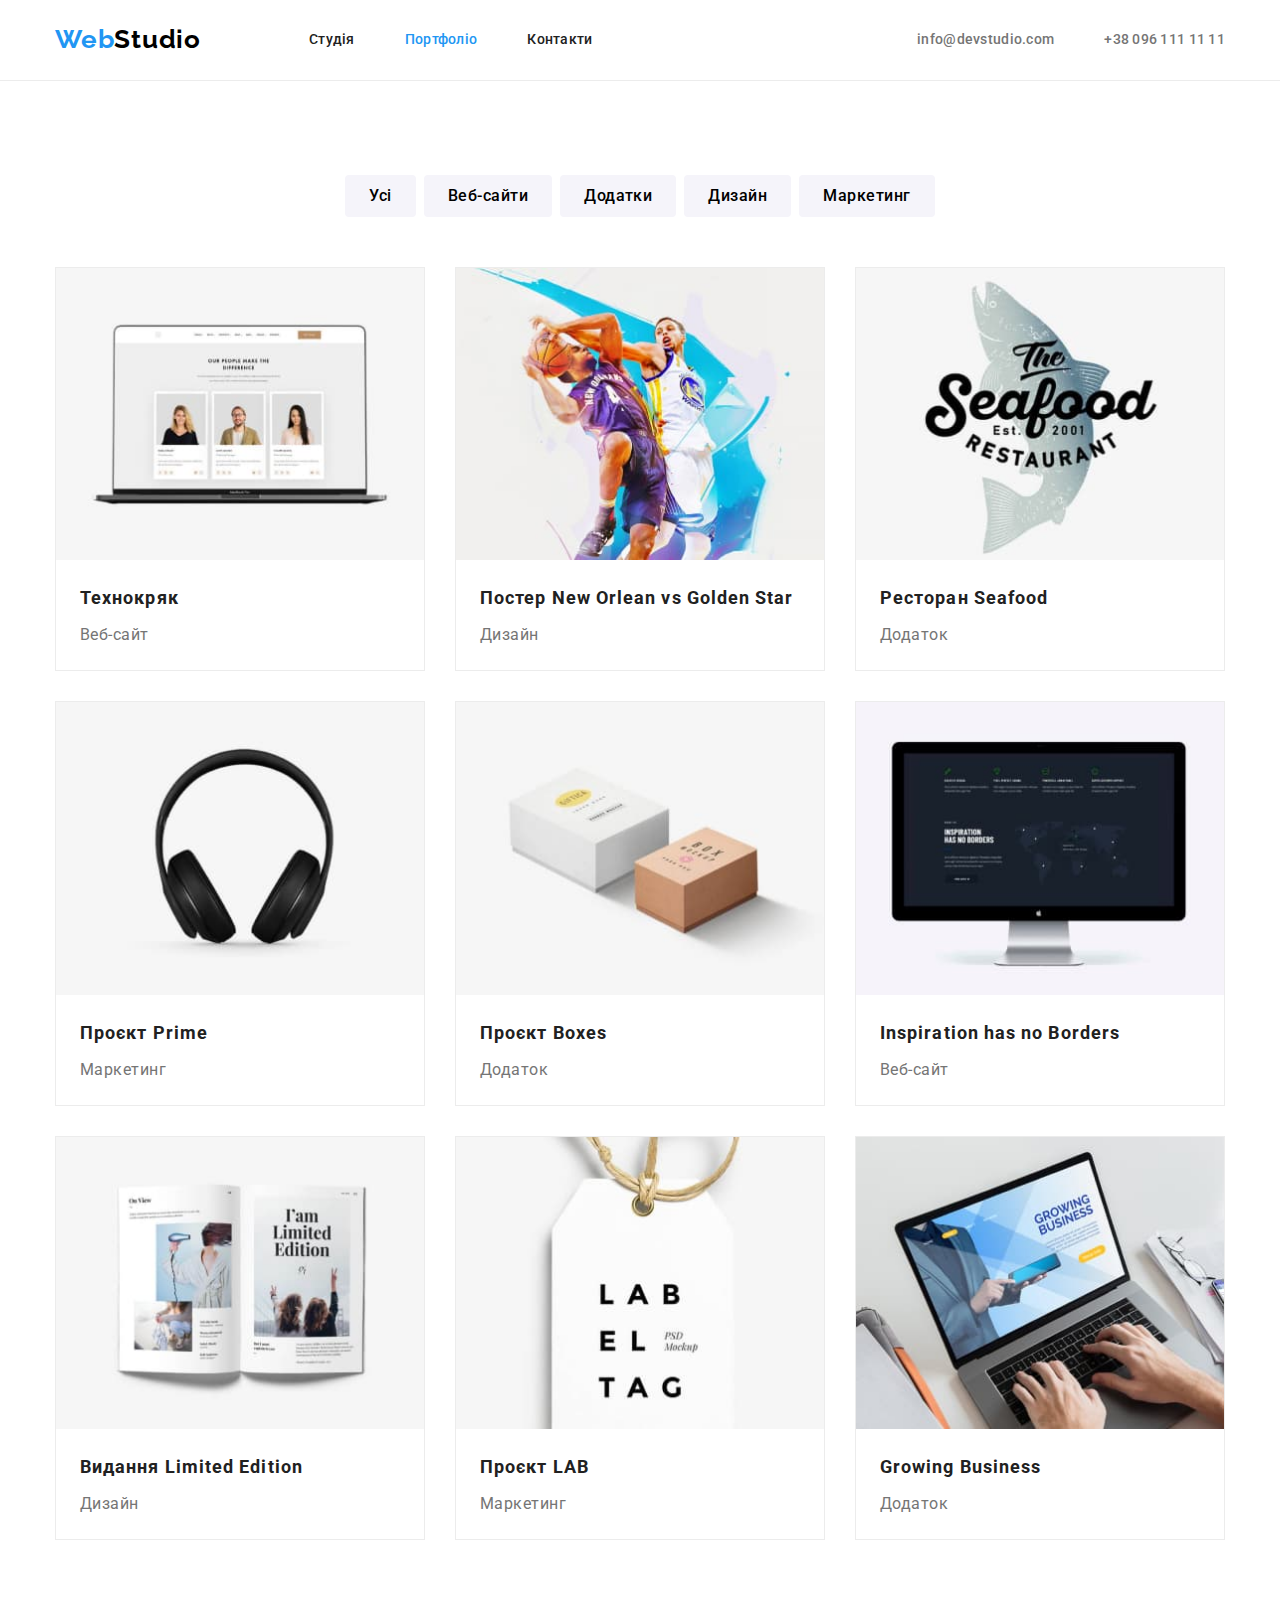
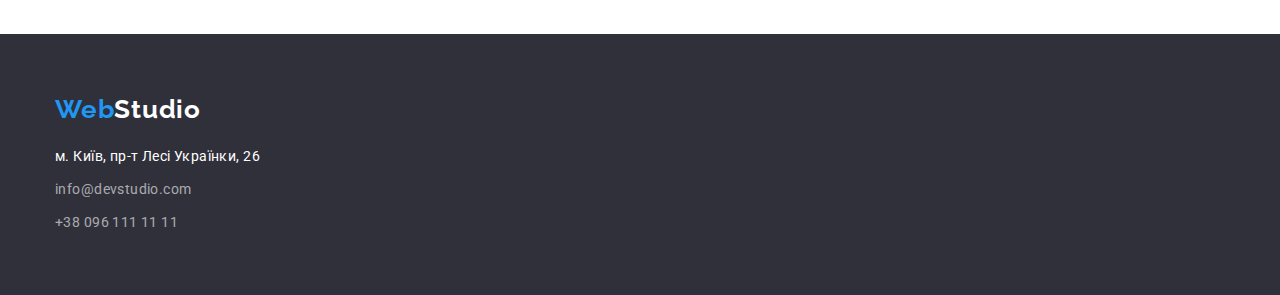
==== portfolio.html @ f0a94652 "Додає файли з дз3" ====
<!DOCTYPE html>
<html lang="uk">

<head>
    <meta charset="UTF-8">
    <meta http-equiv="X-UA-Compatible" content="IE=edge">
    <meta name="viewport" content="width=device-width, initial-scale=1.0">
    <title>Портфоліо</title>
    <link
        href="https://fonts.googleapis.com/css2?family=Raleway:wght@700&family=Roboto:wght@400;500;700;900&display=swap"
        rel="stylesheet">
    <link rel="stylesheet"
        href="https://cdnjs.cloudflare.com/ajax/libs/modern-normalize/1.1.0/modern-normalize.min.css">
    <link rel="stylesheet" href="./css/styles.css">
</head>

<body>
    <!--Шапка сайту-->
    <header class="header-portfolio">
        <!--Основна навігація-->
        <div class="container main-nav">
            <nav class="site-nav">
                <a href="./index.html" class="logo"><span class="accent">Web</span>Studio</a>
                <ul class="site-nav list">
                    <li class="item"><a href="./index.html" class="link">Студія</a></li>
                    <li class="item"><a href="./portfolio.html" class="main-page link">Портфоліо</a></li>
                    <li class="item"><a href="#" class="link">Контакти</a></li>
                </ul>
            </nav>
            <!--Контакти в шапці сайту-->
            <ul class="contacts list">
                <li class="mail"><a href="mailto:info@devstudio.com" class="link">info@devstudio.com</a></li>
                <li class="tel"><a href="tel:+380961111111" class="link">+38 096 111 11 11</a></li>
            </ul>
        </div>

    </header>

    <main>
        <!--Portfolio-->
        <section class="portfolio section">
            <div class="container">
                <h1 class="visually-hidden">Портфоліо робіт</h1>
                <ul class="filter list">
                    <li class="item"><button type="button" class="button">Усі</button></li>
                    <li class="item"><button type="button" class="button">Веб-сайти</button></li>
                    <li class="item"><button type="button" class="button">Додатки</button></li>
                    <li class="item"><button type="button" class="button">Дизайн</button></li>
                    <li class="item"><button type="button" class="button">Маркетинг</button></li>
                </ul>


                <ul class="portfolio list">
                    <li class="portfolio-item">
                        <div class="card-thumb">
                            <a href=""><img src="./images/portfolio1.jpg" alt="Проект на екрані монітору"
                                    width="370"></a>
                        </div>
                        <div class="card-content">
                            <h2 class="portfolio-title">Технокряк</h2>
                            <p class="portfolio-text">Веб-сайт</p>
                        </div>
                    </li>

                    <li class="portfolio-item">
                        <div class="card-thumb">
                            <a href=""><img src="./images/portfolio2.jpg" alt="Баскетбольні команди" width="370"></a>
                            <div class="card-content">
                                <h2 class="portfolio-title">Постер New Orlean vs Golden Star</h2>
                                <p class="portfolio-text">Дизайн</p>
                            </div>
                        </div>

                    </li>

                    <li class="portfolio-item">
                        <div class="card-thumb">
                            <a href=""> <img src="./images/portfolio3.jpg" alt="Логотип ресторану Seafood"
                                    width="370"></a>
                            <div class="card-content">
                                <h2 class="portfolio-title">Ресторан Seafood</h2>
                                <p class="portfolio-text">Додаток</p>
                            </div>
                        </div>
                    </li>

                    <li class="portfolio-item">
                        <div class="card-thumb"><a href="#"><img src="./images/portfolio4.jpg" alt="Навушники"
                                    width="370"></a>
                        </div>
                        <div class="card-content">
                            <h2 class="portfolio-title">Проєкт Prime</h2>
                            <p class="portfolio-text">Маркетинг</p>
                        </div>
                    </li>

                    <li class="portfolio-item">
                        <div class="card-thumb"><a href="#"><img src="./images/portfolio5.jpg" alt="Коробки"
                                    width="370"></a></div>
                        <div class="card-content">
                            <h2 class="portfolio-title">Проєкт Boxes</h2>
                            <p class="portfolio-text">Додаток</p>
                        </div>

                    </li>
                    <li class="portfolio-item">
                        <div class="card-thumb"><a href="#"><img src="./images/portfolio6.jpg"
                                    alt="Проект на екрані монітору" width="370"></a>
                        </div>
                        <div class="card-content">
                            <h2 class="portfolio-title">Inspiration has no Borders</h2>
                            <p class="portfolio-text">Веб-сайт</p>
                        </div>
                    </li>

                    <li class="portfolio-item">
                        <div class="card-thumb"><a href="#"><img src="./images/portfolio7.jpg" alt="Видання журналу"
                                    width="370"></a></div>
                        <div class="card-content">
                            <h2 class="portfolio-title">Видання Limited Edition</h2>
                            <p class="portfolio-text">Дизайн</p>
                        </div>

                    </li>

                    <li class="portfolio-item">
                        <div class="card-thumb"><a href="#"><img src="./images/portfolio8.jpg" alt="Бірка LAB"
                                    width="370"></a>
                        </div>
                        <div class="card-content">
                            <h2 class="portfolio-title">Проєкт LAB</h2>
                            <p class="portfolio-text">Маркетинг</p>
                        </div>
                    </li>

                    <li class="portfolio-item">
                        <div class="card-thumb"><a href="#"><img src="./images/portfolio9.jpg" alt="Робота за ноутбуком"
                                    width="370"></a>
                        </div>
                        <div class="card-content">
                            <h2 class="portfolio-title">Growing Business</h2>
                            <p class="portfolio-text">Додаток</p>
                        </div>
                    </li>
                </ul>
            </div>
        </section>
    </main>

    <!-- Футер сайту -->
    <footer class="page-footer section">
        <div class="container">
            <a href="./index.html" class="bottom logo"><span class="accent">Web</span>Studio</a>
            <address>
                <ul class="address-list list">
                    <li>
                        <a href="https://goo.gl/maps/CPtrU1FHBa2aNyZL9" target="_blank"
                            rel="noopener noreferrer nofollow" class="address">м.
                            Київ,
                            пр-т Лесі Українки, 26</a>
                    </li>
                    <li><a href="mailto:info@devstudio.com" class="address link">info@devstudio.com</a></li>
                    <li><a href="tel:+380961111111" class="link">+38 096 111 11 11</a></li>
                </ul>
            </address>
        </div>

    </footer>
</body>

</html>
---- css/styles.css ----
/* Основний колір тексту №212121
Другорядний колір тексту #757575
Колір лого #2196F3 #000000
Колір акценту #2196F3 
Фон секції "Команда" #F5F4FA
Фон футера #2F303A 
Основний колір фону та заголовку героя #ffffff 
Фон кнопок фільтра #F5F4FA*
Колір контактів у футері rgba(255, 255, 255, 0.6); */

:root {
    --main-text-color: #212121;
    --other-text-color: #757575;
    --accent-color: #2196f3;
    --background-footer: #2f303a;
    --background-color-persons-section: #f5f4fa;
    --white-color: #ffffff;
    --black-color: #000000;
    --background-filter: #f5f4fa;
    --contacts-text-color-in-footer: rgba(255, 255, 255, 0.6);
    --border-bottom-color: #ececec;
    --main-button-active: #188CE8;
}

/* Studio Page */

/* Navigation of Header */

body {
    background-color: var(--white-color);
    color: var(--main-text-color);
    font-family: "Roboto", sans-serif;
}

p,
h1,
h2,
h3,
h4,
h5,
h6 {
    margin: 0;
    padding: 0;
}

.container {
    width: 1200px;
    margin: 0 auto;
    padding-left: 15px;
    padding-right: 15px;
}

.section {
    padding-top: 94px;
    padding-bottom: 94px;
}

/* Logo */

.page-header {
    border-bottom: 2px solid var(--border-bottom-color);
}

.logo {
    padding-top: 24px;
    padding-bottom: 25px;

    color: var(--black-color);
    font-family: "Raleway", sans-serif;
    font-weight: 700;
    font-size: 26px;
    line-height: 1.19;
    letter-spacing: 0.03em;
    text-decoration: none;
    cursor: pointer;
}

.site-nav .logo {
    margin-right: 108px;
}

.accent,
.logo:hover,
.logo:focus {
    color: var(--accent-color);
}

/* Site-nav list */

.main-nav {
    display: flex;
    align-items: center;
}

.site-nav {
    display: flex;
}

.list {
    padding: 0;
    margin: 0;
    list-style: none;
}

.link {
    color: var(--main-text-color);
    text-decoration: none;
}

.link:visited {
    color: inherit;
}

.site-nav .link {
    display: block;
    padding-top: 32px;
    padding-bottom: 32px;
}

/* Contacts */

.contacts .link {
    padding-top: 32px;
    padding-bottom: 32px;

    color: var(--other-text-color);
}

.site-nav.list,
.contacts.list {
    font-weight: 500;
    font-size: 14px;
    line-height: 1.14;
    letter-spacing: 0.02em;
}

.site-nav .item:not(:last-child) {
    margin-right: 50px;
}

.contacts.list {
    display: flex;
    margin-left: auto;
}

.mail {
    margin-right: 50px;
}

/* Studio page */
/* Hero */

.hero.section {
    padding-top: 200px;
    padding-bottom: 210px;
    background-color: var(--background-footer);
    letter-spacing: 0.06em;
    text-align: center;
}

.hero-title {
    margin-bottom: 30px;

    color: var(--white-color);
    font-weight: 900;
    font-size: 44px;
    line-height: 1.36;
    text-transform: uppercase;
}

/* Button */

.main-button {
    display: inline-block;
    min-width: 216px;
    border-radius: 4px;
    border: 1px solid transparent;
    padding: 10px 32px;


    background-color: var(--accent-color);
    color: var(--white-color);
    font-family: inherit;
    font-weight: 700;
    font-size: 16px;
    line-height: 1.88;
    letter-spacing: 0.06em;
    cursor: pointer;
}

.main-button:hover,
.main-button:focus,
.main-button:active {
    background-color: var(--main-button-active);
}

/* Features */

.features-section {
    padding-top: 85px;
}

.visually-hidden {
    position: absolute;
    white-space: nowrap;
    width: 1px;
    height: 1px;
    overflow: hidden;
    border: 0;
    padding: 0;
    clip: rect(0 0 0 0);
    clip-path: inset(50%);
    margin: -1px;
}

.features.list {
    display: flex;
    justify-content: center;
}

.features .item {
    width: 270px;
}

.features .item:not(:last-child) {
    margin-right: 30px;
}

.features-title {
    margin-bottom: 11px;

    font-size: 14px;
    line-height: 1.14;
    letter-spacing: 0.03em;
    text-transform: uppercase;
}

.features-text {
    color: var(--other-text-color);
    font-size: 14px;
    line-height: 1.71;
    letter-spacing: 0.03em;
}

.persons.section {
    background-color: var(--background-color-persons-section);
}

.persons-item {
    background-color: var(--white-color);
}

.persons-item:not(:last-child) {
    margin-right: 30px;
}

.work-title,
.persons-title {
    margin-bottom: 50px;
    font-size: 36px;
    line-height: 1.17;
    text-align: center;
    letter-spacing: 0.03em;
}

.work.list {
    display: flex;
    justify-content: center;
}

.work.list .item:not(:last-child) {
    margin-right: 30px;
}

.persons.list {
    display: flex;
    justify-content: center;
}

.persons-card {
    padding-top: 33px;
    padding-bottom: 30px;
}

.persons-name {
    margin-bottom: 10px;
    text-align: center;

    font-weight: 500;
    font-size: 16px;
    line-height: 1.19;
    letter-spacing: 0.03em;
}

.persons-text {
    text-align: center;

    color: var(--other-text-color);
    font-size: 16px;
    line-height: 1.19;
    letter-spacing: 0.03em;
}

/* Footer */

.page-footer.section {
    padding-top: 60px;
    padding-bottom: 60px;
    background-color: var(--background-footer);
}

.bottom.logo {
    padding: 0px;
    margin-bottom: 20px;
    display: inline-block;

    color: var(--white-color);
}

.address-list {
    font-size: 14px;
    line-height: 1.71;
    letter-spacing: 0.03em;
    font-style: normal;
}

.address-list .address {
    display: inline-block;
    margin-bottom: 9px;

    color: var(--white-color);
    text-decoration: none;
}

.address-list .link {
    color: var(--contacts-text-color-in-footer);
}

.address:hover,
.address:focus {
    color: var(--accent-color);
}

.main-page.link,
.link:hover,
.link:focus,
.link:active {
    color: var(--accent-color);
}

/* Portfolio Page */

.header-portfolio {
    border-bottom: 1px solid var(--border-bottom-color);
}



/* Filter Buttons */

.filter.list {
    display: flex;
    justify-content: center;
    margin-bottom: 50px
}

.filter button:hover,
.filter button:focus {
    background-color: #2196f3;
    color: #ffffff;
}

.button {
    border-color: transparent;
    border-radius: 4px;
    padding: 6px 22px;

    background-color: var(--background-filter);
    font-family: inherit;
    font-weight: 500;
    font-size: 16px;
    line-height: 1.62;
    letter-spacing: 0.03em;
    cursor: pointer;
}

.filter .item:not(:last-child) {
    margin-right: 8px;
}

/* Porfolio List */

img {
    display: block;
    max-width: 100%;
    height: auto;
}

.portfolio.list {
    display: flex;
    flex-wrap: wrap;
    margin-left: -30px;
    margin-top: -30px;
}

.portfolio-item {
    flex-basis: calc(100%/ 3 - 30px);
    border: 1px solid var(--border-bottom-color);
    margin-left: 30px;
    margin-top: 30px;

}

.portfolio-title {
    margin-bottom: 4px;

    font-size: 18px;
    line-height: 2;
    letter-spacing: 0.06em;
}

.portfolio-text {
    color: var(--other-text-color);
    font-size: 16px;
    line-height: 1.88;
    letter-spacing: 0.03em;
}

.card-content {
    padding: 20px 24px;
}
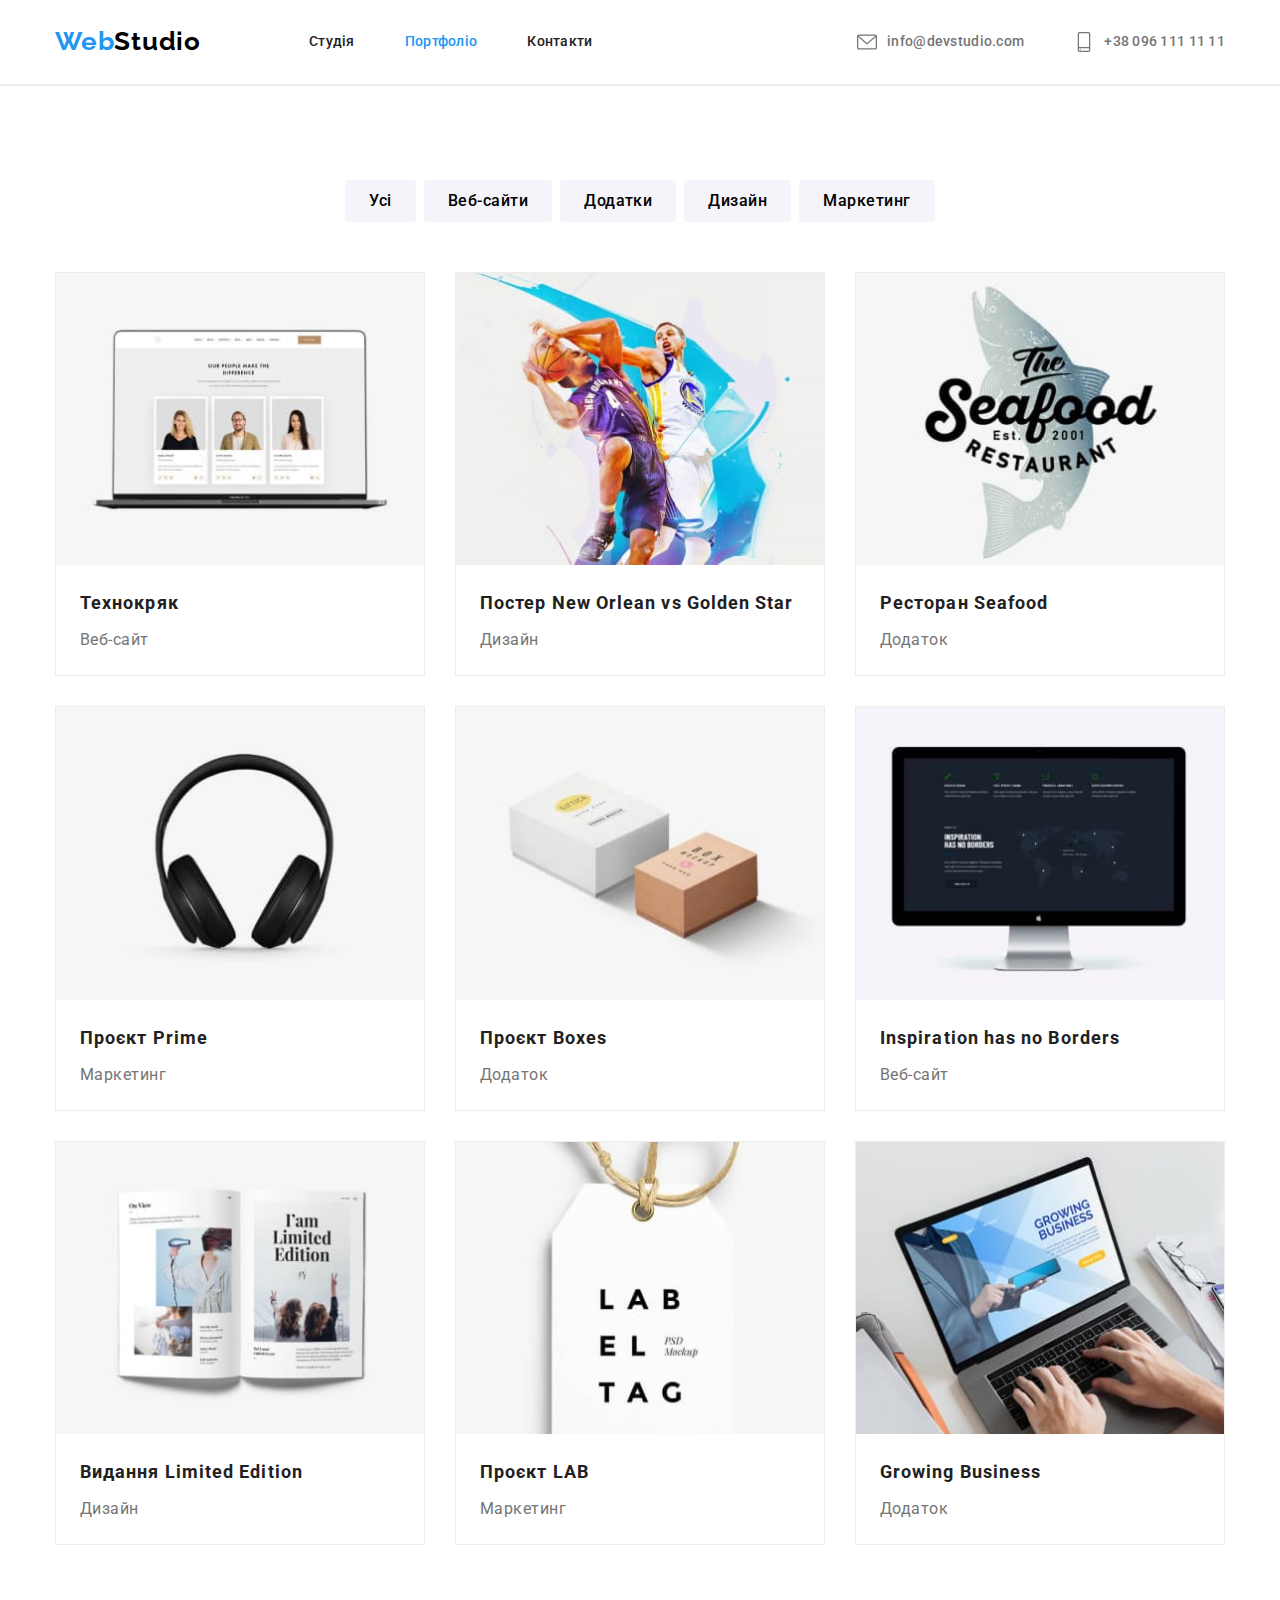
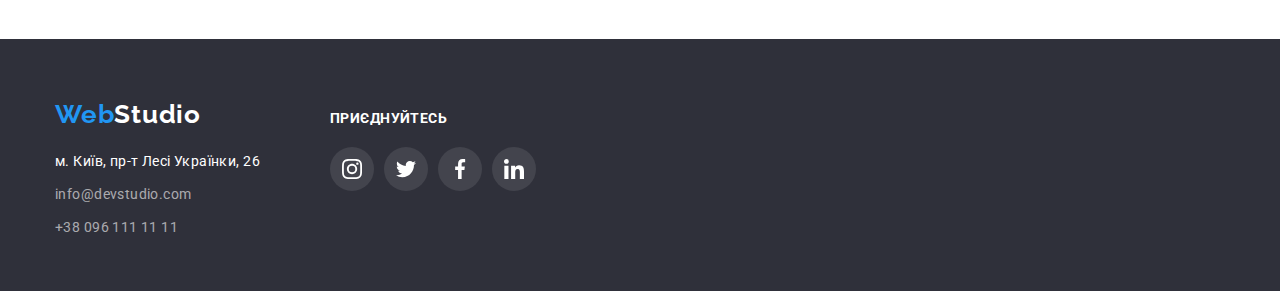
==== commit 551fd203: "Додає іконки та тіні" ====
--- a/portfolio.html
+++ b/portfolio.html
@@ -16,7 +16,7 @@
 
 <body>
     <!--Шапка сайту-->
-    <header class="header-portfolio">
+    <header class="page-header">
         <!--Основна навігація-->
         <div class="container main-nav">
             <nav class="site-nav">
@@ -29,8 +29,13 @@
             </nav>
             <!--Контакти в шапці сайту-->
             <ul class="contacts list">
-                <li class="mail"><a href="mailto:info@devstudio.com" class="link">info@devstudio.com</a></li>
-                <li class="tel"><a href="tel:+380961111111" class="link">+38 096 111 11 11</a></li>
+                <li class="mail"><a href="mailto:info@devstudio.com" class="link"><svg class="icon" width="16"
+                            height="12">
+                            <use href="./images/sprite.svg#icon-envelope"></use>
+                        </svg>info@devstudio.com</a></li>
+                <li class="tel"><a href="tel:+380961111111" class="link"><svg class="icon" width="10" height="16">
+                            <use href="./images/sprite.svg#icon-smartphone"></use>
+                        </svg>+38 096 111 11 11</a></li>
             </ul>
         </div>
 
@@ -150,19 +155,40 @@
     <!-- Футер сайту -->
     <footer class="page-footer section">
         <div class="container">
-            <a href="./index.html" class="bottom logo"><span class="accent">Web</span>Studio</a>
-            <address>
-                <ul class="address-list list">
-                    <li>
-                        <a href="https://goo.gl/maps/CPtrU1FHBa2aNyZL9" target="_blank"
-                            rel="noopener noreferrer nofollow" class="address">м.
-                            Київ,
-                            пр-т Лесі Українки, 26</a>
-                    </li>
-                    <li><a href="mailto:info@devstudio.com" class="address link">info@devstudio.com</a></li>
-                    <li><a href="tel:+380961111111" class="link">+38 096 111 11 11</a></li>
-                </ul>
-            </address>
+            <div class="footer-flex">
+                <div class="footer-address">
+                    <a href="./index.html" class="bottom logo"><span class="accent">Web</span>Studio</a>
+                    <address>
+                        <ul class="address-list list">
+                            <li>
+                                <a href="https://goo.gl/maps/CPtrU1FHBa2aNyZL9" target="_blank"
+                                    rel="noopener noreferrer nofollow" class="address">м.
+                                    Київ,
+                                    пр-т Лесі Українки, 26</a>
+                            </li>
+                            <li><a href="mailto:info@devstudio.com" class="address link">info@devstudio.com</a></li>
+                            <li><a href="tel:+380961111111" class="link">+38 096 111 11 11</a></li>
+                        </ul>
+                    </address>
+                </div>
+                <div>
+                    <h3 class="footer-heading">ПРИЄДНУЙТЕСЬ</h3>
+                    <ul class="footer-links list">
+                        <li class="link-item"><a href="" class="footer-link"><svg class="footer-icon">
+                                    <use href="./images/sprite.svg#icon-instagram2"></use>
+                                </svg></a></li>
+                        <li class="link-item"><a href="" class="footer-link"><svg class="footer-icon">
+                                    <use href="./images/sprite.svg#icon-twitter1"></use>
+                                </svg></a></li>
+                        <li class="link-item"><a href="" class="footer-link"><svg class="footer-icon">
+                                    <use href="./images/sprite.svg#icon-facebook2"></use>
+                                </svg></a></li>
+                        <li class="link-item"><a href="" class="footer-link"><svg class="footer-icon">
+                                    <use href="./images/sprite.svg#icon-linkedin2"></use>
+                                </svg></a></li>
+                    </ul>
+                </div>
+            </div>
         </div>
 
     </footer>
--- a/css/styles.css
+++ b/css/styles.css
@@ -120,6 +120,8 @@
 /* Contacts */
 
 .contacts .link {
+    display: flex;
+    align-items: center;
     padding-top: 32px;
     padding-bottom: 32px;
 
@@ -147,15 +149,38 @@
     margin-right: 50px;
 }
 
+.contacts .icon {
+    margin-right: 10px;
+}
+
+.mail,
+.tel {
+    vertical-align: middle;
+}
+
+.contacts .link:hover .icon,
+.contacts .link:hover .icon {
+    stroke: #000000;
+}
+
+
+
 /* Studio page */
 /* Hero */
 
 .hero.section {
     padding-top: 200px;
     padding-bottom: 210px;
-    background-color: var(--background-footer);
     letter-spacing: 0.06em;
     text-align: center;
+
+    width: 1600px;
+    height: 600px;
+    margin: 0 auto;
+    background-color: #C4C4C4;
+    background-image: linear-gradient(to bottom, rgba(47, 48, 58, 0.4), rgba(47, 48, 58, 0.4)),
+        url('../images/hero.jpg');
+    background-repeat: no-repeat;
 }
 
 .hero-title {
@@ -165,8 +190,10 @@
     font-weight: 900;
     font-size: 44px;
     line-height: 1.36;
+    letter-spacing: 0.06em;
     text-transform: uppercase;
 }
+
 
 /* Button */
 
@@ -226,6 +253,16 @@
     margin-right: 30px;
 }
 
+.features-background {
+    display: flex;
+    justify-content: center;
+    align-items: center;
+    width: 270px;
+    height: 120px;
+    background-color: #F5F4FA;
+    margin-bottom: 30px;
+}
+
 .features-title {
     margin-bottom: 11px;
 
@@ -248,6 +285,19 @@
 
 .persons-item {
     background-color: var(--white-color);
+    box-shadow: 0px 1px 3px rgba(0, 0, 0, 0.12),
+        0px 1px 1px rgba(0, 0, 0, 0.14),
+        0px 2px 1px rgba(0, 0, 0, 0.2);
+    border-radius: 0px 0px 4px 4px;
+}
+
+.persons-item:hover {
+    box-shadow: 0px 1px 3px rgba(0, 0, 0, 0.12),
+        0px 1px 1px rgba(0, 0, 0, 0.14),
+        0px 2px 1px rgba(0, 0, 0, 0.2),
+        0px 1px 3px rgba(0, 0, 0, 0.12),
+        0px 1px 1px rgba(0, 0, 0, 0.14),
+        0px 2px 1px rgba(0, 0, 0, 0.2);
 }
 
 .persons-item:not(:last-child) {
@@ -279,7 +329,7 @@
 
 .persons-card {
     padding-top: 33px;
-    padding-bottom: 30px;
+    padding-bottom: 32px;
 }
 
 .persons-name {
@@ -293,6 +343,7 @@
 }
 
 .persons-text {
+    margin-bottom: 16px;
     text-align: center;
 
     color: var(--other-text-color);
@@ -301,13 +352,113 @@
     letter-spacing: 0.03em;
 }
 
+.persons-flex {
+    display: flex;
+    justify-content: center;
+    align-items: center;
+}
+
+.persons-link {
+    display: flex;
+    justify-content: center;
+    align-items: center;
+    width: 44px;
+    height: 44px;
+    border-radius: 50%;
+}
+
+.persons-flex:not(:last-child) {
+    margin-right: 10px;
+}
+
+.icon {
+    width: 20px;
+    height: 20px;
+    fill: #AFB1B8;
+}
+
+.persons-link:hover {
+    background-color: var(--accent-color);
+}
+
+.persons-link:hover .icon {
+    fill: #ffffff;
+    stroke: #ffffff;
+}
+
+.clients.section {
+    text-align: center;
+    padding-top: 100px;
+}
+
+.clients-heading {
+    margin-bottom: 50px;
+    font-size: 36px;
+    line-height: 1.17;
+    letter-spacing: 0.03em;
+}
+
+.clients.list {
+    display: flex;
+    justify-content: center;
+    align-items: center;
+}
+
+
+
+.clients-item {
+    display: flex;
+    justify-content: center;
+    align-items: center;
+}
+
+.clients-item:not(:last-child) {
+    margin-right: 30px;
+}
+
+.clients-link {
+    padding: 16px 32px;
+    width: 170px;
+    height: 92px;
+    border: 1px solid #AFB1B8;
+    border-radius: 4px;
+    background-color: #FFFFFF;
+}
+
+.clients-link {
+    fill: #AFB1B8;
+}
+
+.clients-link:hover {
+    fill: var(--accent-color);
+    border-color: var(--accent-color)
+}
+
+.clients-icon {
+    display: flex;
+    justify-content: center;
+    align-items: center;
+    width: 106px;
+    height: 60px;
+}
+
+
 /* Footer */
 
 .page-footer.section {
     padding-top: 60px;
     padding-bottom: 60px;
+    height: 252px;
     background-color: var(--background-footer);
 }
+
+
+.footer-flex {
+    display: flex;
+    align-items: baseline;
+}
+
+
 
 .bottom.logo {
     padding: 0px;
@@ -318,6 +469,7 @@
 }
 
 .address-list {
+    margin-right: 70px;
     font-size: 14px;
     line-height: 1.71;
     letter-spacing: 0.03em;
@@ -348,6 +500,46 @@
     color: var(--accent-color);
 }
 
+.footer-heading {
+    margin-bottom: 20px;
+    font-size: 14px;
+    line-height: 1.14;
+    letter-spacing: 0.03em;
+    color: var(--white-color);
+}
+
+.footer-links.list {
+    display: flex;
+    justify-content: center;
+    align-items: center;
+}
+
+.link-item {
+    background-color: #43444D;
+    border-radius: 50%;
+}
+
+.footer-link {
+    display: flex;
+    justify-content: center;
+    align-items: center;
+    width: 44px;
+    height: 44px;
+}
+
+.footer-icon {
+    width: 20px;
+    height: 20px;
+}
+
+.link-item:not(:last-child) {
+    margin-right: 10px;
+}
+
+.link-item:hover {
+    background-color: var(--accent-color);
+}
+
 /* Portfolio Page */
 
 .header-portfolio {
@@ -362,6 +554,13 @@
     display: flex;
     justify-content: center;
     margin-bottom: 50px
+}
+
+.filter .item:hover,
+.filter .item:focus {
+    box-shadow: 0px 3px 1px rgba(0, 0, 0, 0.1),
+        0px 1px 2px rgba(0, 0, 0, 0.08),
+        0px 2px 2px rgba(0, 0, 0, 0.12);
 }
 
 .filter button:hover,
@@ -411,6 +610,12 @@
 
 }
 
+.portfolio-item:hover {
+    box-shadow: 0px 1px 1px rgba(0, 0, 0, 0.12),
+        0px 4px 4px rgba(0, 0, 0, 0.06),
+        1px 4px 6px rgba(0, 0, 0, 0.16);
+}
+
 .portfolio-title {
     margin-bottom: 4px;
 
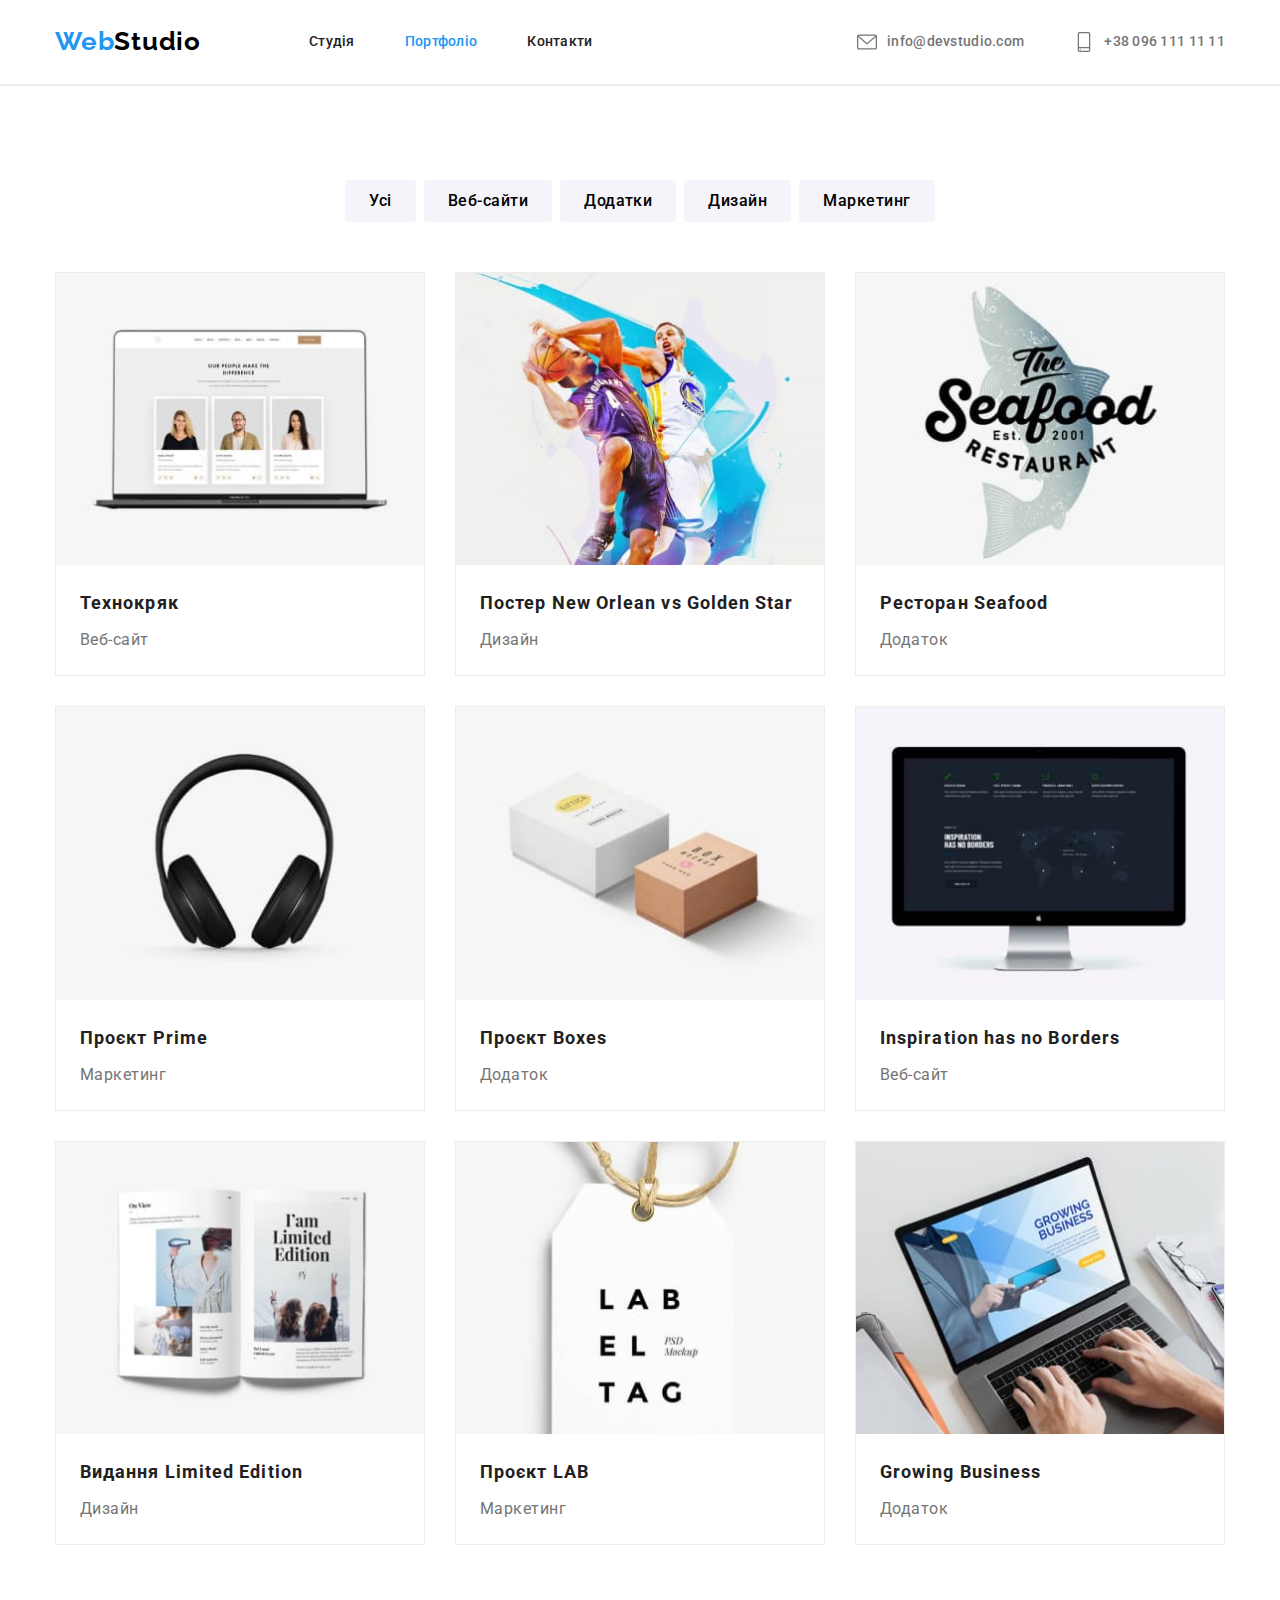
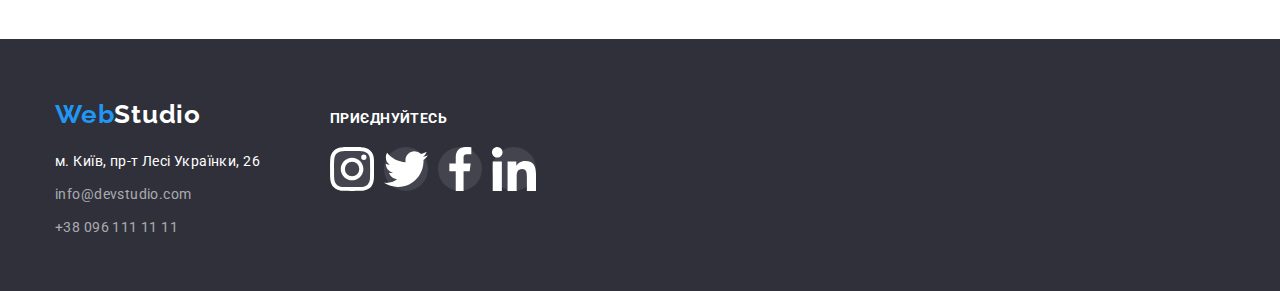
==== commit 91cc3509: "Зміни розмірів іконок" ====
--- a/portfolio.html
+++ b/portfolio.html
@@ -29,11 +29,10 @@
             </nav>
             <!--Контакти в шапці сайту-->
             <ul class="contacts list">
-                <li class="mail"><a href="mailto:info@devstudio.com" class="link"><svg class="icon" width="16"
-                            height="12">
+                <li class="mail"><a href="mailto:info@devstudio.com" class="link"><svg width="20" height="20">
                             <use href="./images/sprite.svg#icon-envelope"></use>
                         </svg>info@devstudio.com</a></li>
-                <li class="tel"><a href="tel:+380961111111" class="link"><svg class="icon" width="10" height="16">
+                <li class="tel"><a href="tel:+380961111111" class="link"><svg width="20" height="20">
                             <use href="./images/sprite.svg#icon-smartphone"></use>
                         </svg>+38 096 111 11 11</a></li>
             </ul>
--- a/css/styles.css
+++ b/css/styles.css
@@ -20,6 +20,7 @@
     --contacts-text-color-in-footer: rgba(255, 255, 255, 0.6);
     --border-bottom-color: #ececec;
     --main-button-active: #188CE8;
+    --persons-icons: #AFB1B8;
 }
 
 /* Studio Page */
@@ -149,7 +150,8 @@
     margin-right: 50px;
 }
 
-.contacts .icon {
+.contacts svg {
+    fill: currentColor;
     margin-right: 10px;
 }
 
@@ -158,11 +160,10 @@
     vertical-align: middle;
 }
 
-.contacts .link:hover .icon,
-.contacts .link:hover .icon {
-    stroke: #000000;
-}
-
+.contacts .link:hover svg,
+.contacts .link:focus svg {
+    fill: currentColor;
+}
 
 
 /* Studio page */
@@ -260,6 +261,7 @@
     width: 270px;
     height: 120px;
     background-color: #F5F4FA;
+    border-radius: 4px;
     margin-bottom: 30px;
 }
 
@@ -356,6 +358,7 @@
     display: flex;
     justify-content: center;
     align-items: center;
+    gap: 10px;
 }
 
 .persons-link {
@@ -365,25 +368,25 @@
     width: 44px;
     height: 44px;
     border-radius: 50%;
+    color: var(--persons-icons);
 }
 
 .persons-flex:not(:last-child) {
     margin-right: 10px;
 }
 
-.icon {
-    width: 20px;
-    height: 20px;
-    fill: #AFB1B8;
-}
-
-.persons-link:hover {
+.persons-link svg {
+    fill: currentColor;
+}
+
+.persons-link:hover,
+.persons-link:focus {
     background-color: var(--accent-color);
 }
 
-.persons-link:hover .icon {
+.persons-link:hover svg,
+.persons-link:focus svg {
     fill: #ffffff;
-    stroke: #ffffff;
 }
 
 .clients.section {
@@ -402,8 +405,8 @@
     display: flex;
     justify-content: center;
     align-items: center;
-}
-
+    gap: 30px;
+}
 
 
 .clients-item {
@@ -412,9 +415,6 @@
     align-items: center;
 }
 
-.clients-item:not(:last-child) {
-    margin-right: 30px;
-}
 
 .clients-link {
     padding: 16px 32px;
@@ -426,20 +426,24 @@
 }
 
 .clients-link {
-    fill: #AFB1B8;
-}
-
-.clients-link:hover {
+    color: #AFB1B8;
+}
+
+.clients-link:hover svg,
+.clients-link:focus svg {
     fill: var(--accent-color);
-    border-color: var(--accent-color)
-}
-
-.clients-icon {
-    display: flex;
-    justify-content: center;
-    align-items: center;
-    width: 106px;
-    height: 60px;
+}
+
+.clients-link:hover,
+.clients-link:focus {
+    border: 1px solid var(--accent-color);
+}
+
+.clients-link svg {
+    display: flex;
+    justify-content: center;
+    align-items: center;
+    fill: currentColor;
 }
 
 
@@ -512,6 +516,7 @@
     display: flex;
     justify-content: center;
     align-items: center;
+    gap: 10px;
 }
 
 .link-item {
@@ -527,17 +532,11 @@
     height: 44px;
 }
 
-.footer-icon {
-    width: 20px;
-    height: 20px;
-}
-
-.link-item:not(:last-child) {
-    margin-right: 10px;
-}
-
-.link-item:hover {
+
+.footer-link:hover,
+.footer-link:focus {
     background-color: var(--accent-color);
+    border-radius: 50%;
 }
 
 /* Portfolio Page */
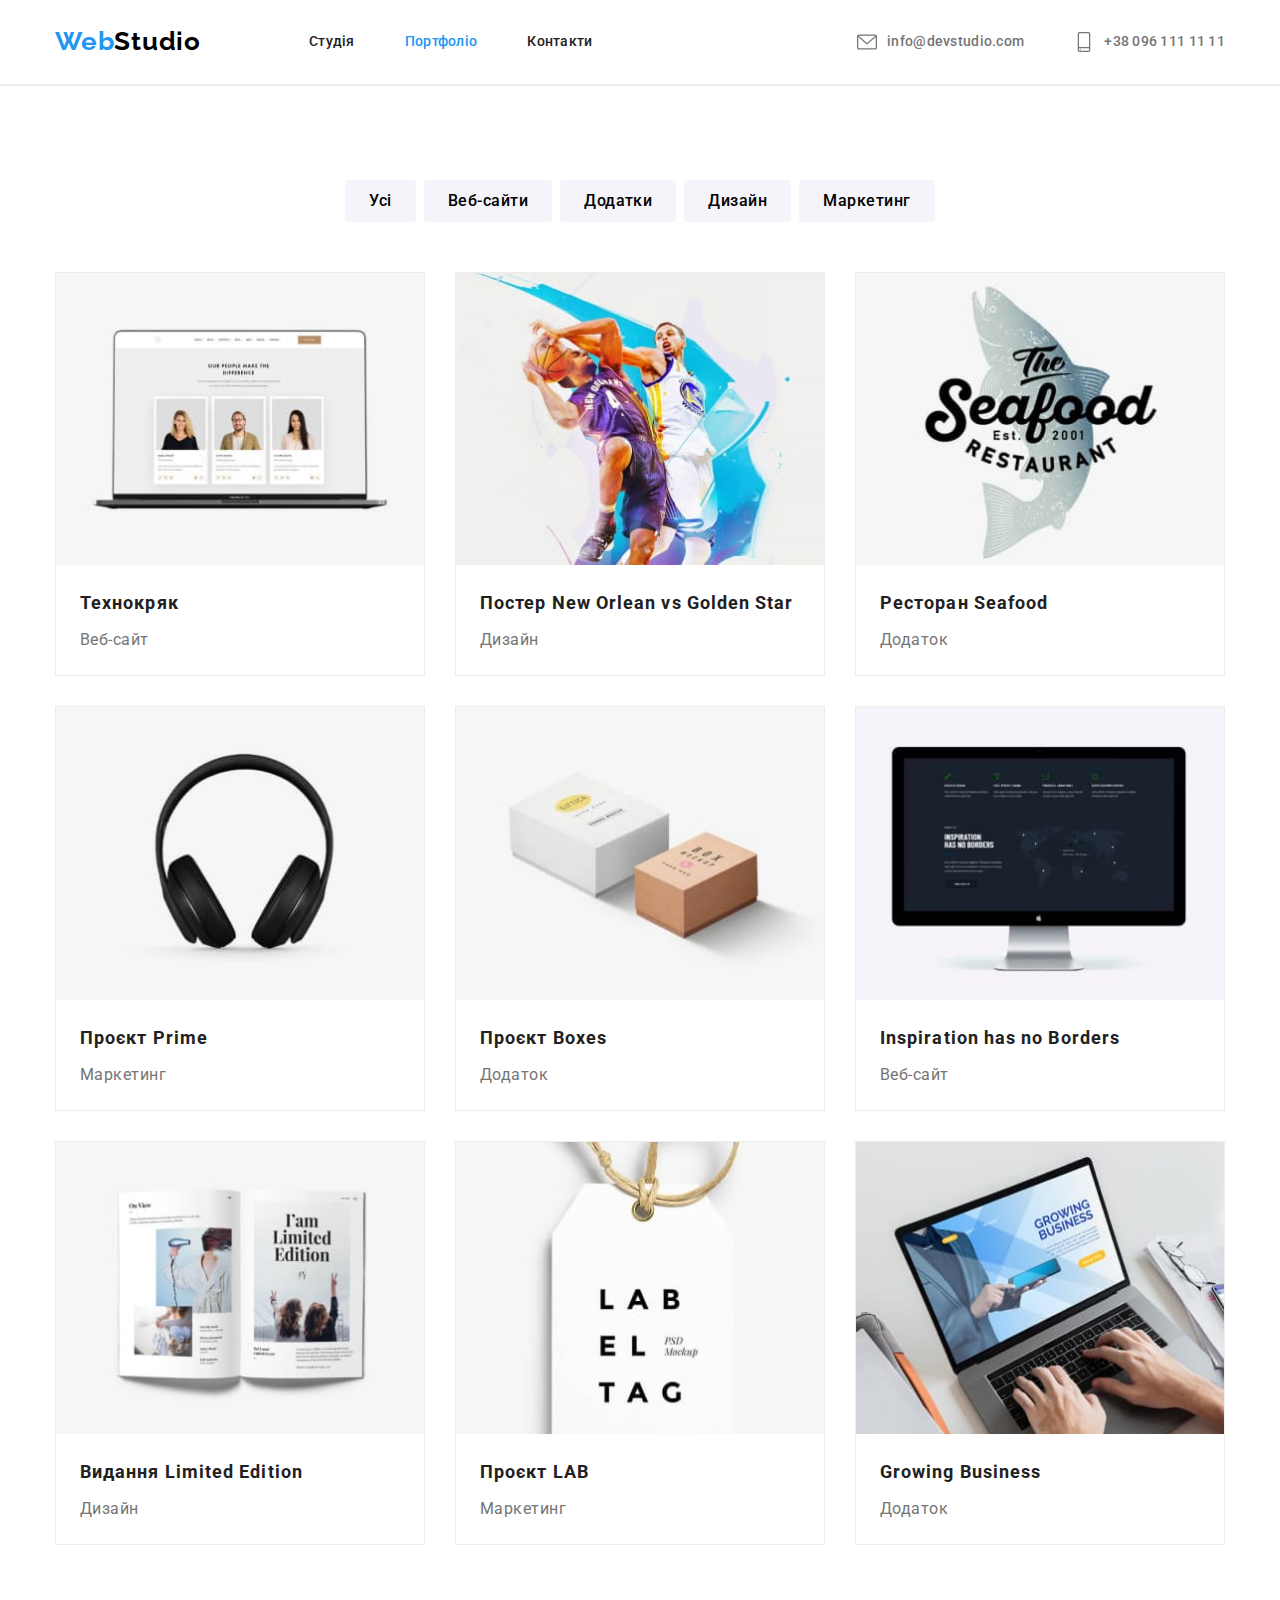
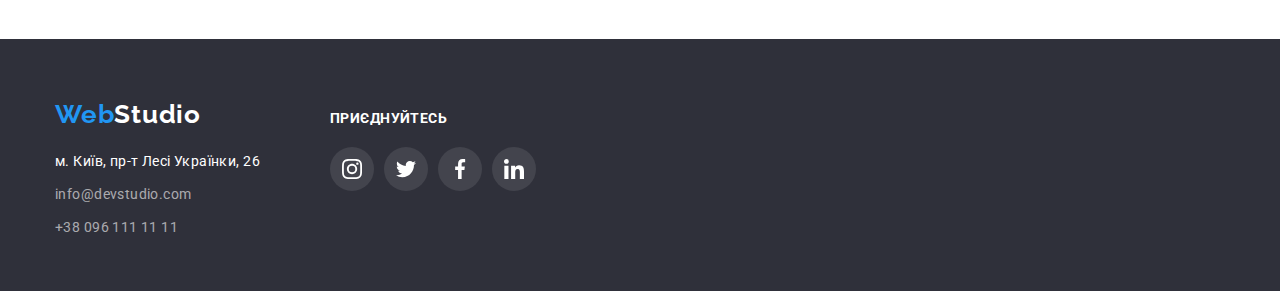
==== commit 68e95e2c: "Зміни" ====
--- a/portfolio.html
+++ b/portfolio.html
@@ -173,16 +173,16 @@
                 <div>
                     <h3 class="footer-heading">ПРИЄДНУЙТЕСЬ</h3>
                     <ul class="footer-links list">
-                        <li class="link-item"><a href="" class="footer-link"><svg class="footer-icon">
+                        <li class="link-item"><a href="" class="footer-link"><svg width="20" height="20">
                                     <use href="./images/sprite.svg#icon-instagram2"></use>
                                 </svg></a></li>
-                        <li class="link-item"><a href="" class="footer-link"><svg class="footer-icon">
+                        <li class="link-item"><a href="" class="footer-link"><svg width="20" height="20">
                                     <use href="./images/sprite.svg#icon-twitter1"></use>
                                 </svg></a></li>
-                        <li class="link-item"><a href="" class="footer-link"><svg class="footer-icon">
+                        <li class="link-item"><a href="" class="footer-link"><svg width="20" height="20">
                                     <use href="./images/sprite.svg#icon-facebook2"></use>
                                 </svg></a></li>
-                        <li class="link-item"><a href="" class="footer-link"><svg class="footer-icon">
+                        <li class="link-item"><a href="" class="footer-link"><svg width="20" height="20">
                                     <use href="./images/sprite.svg#icon-linkedin2"></use>
                                 </svg></a></li>
                     </ul>
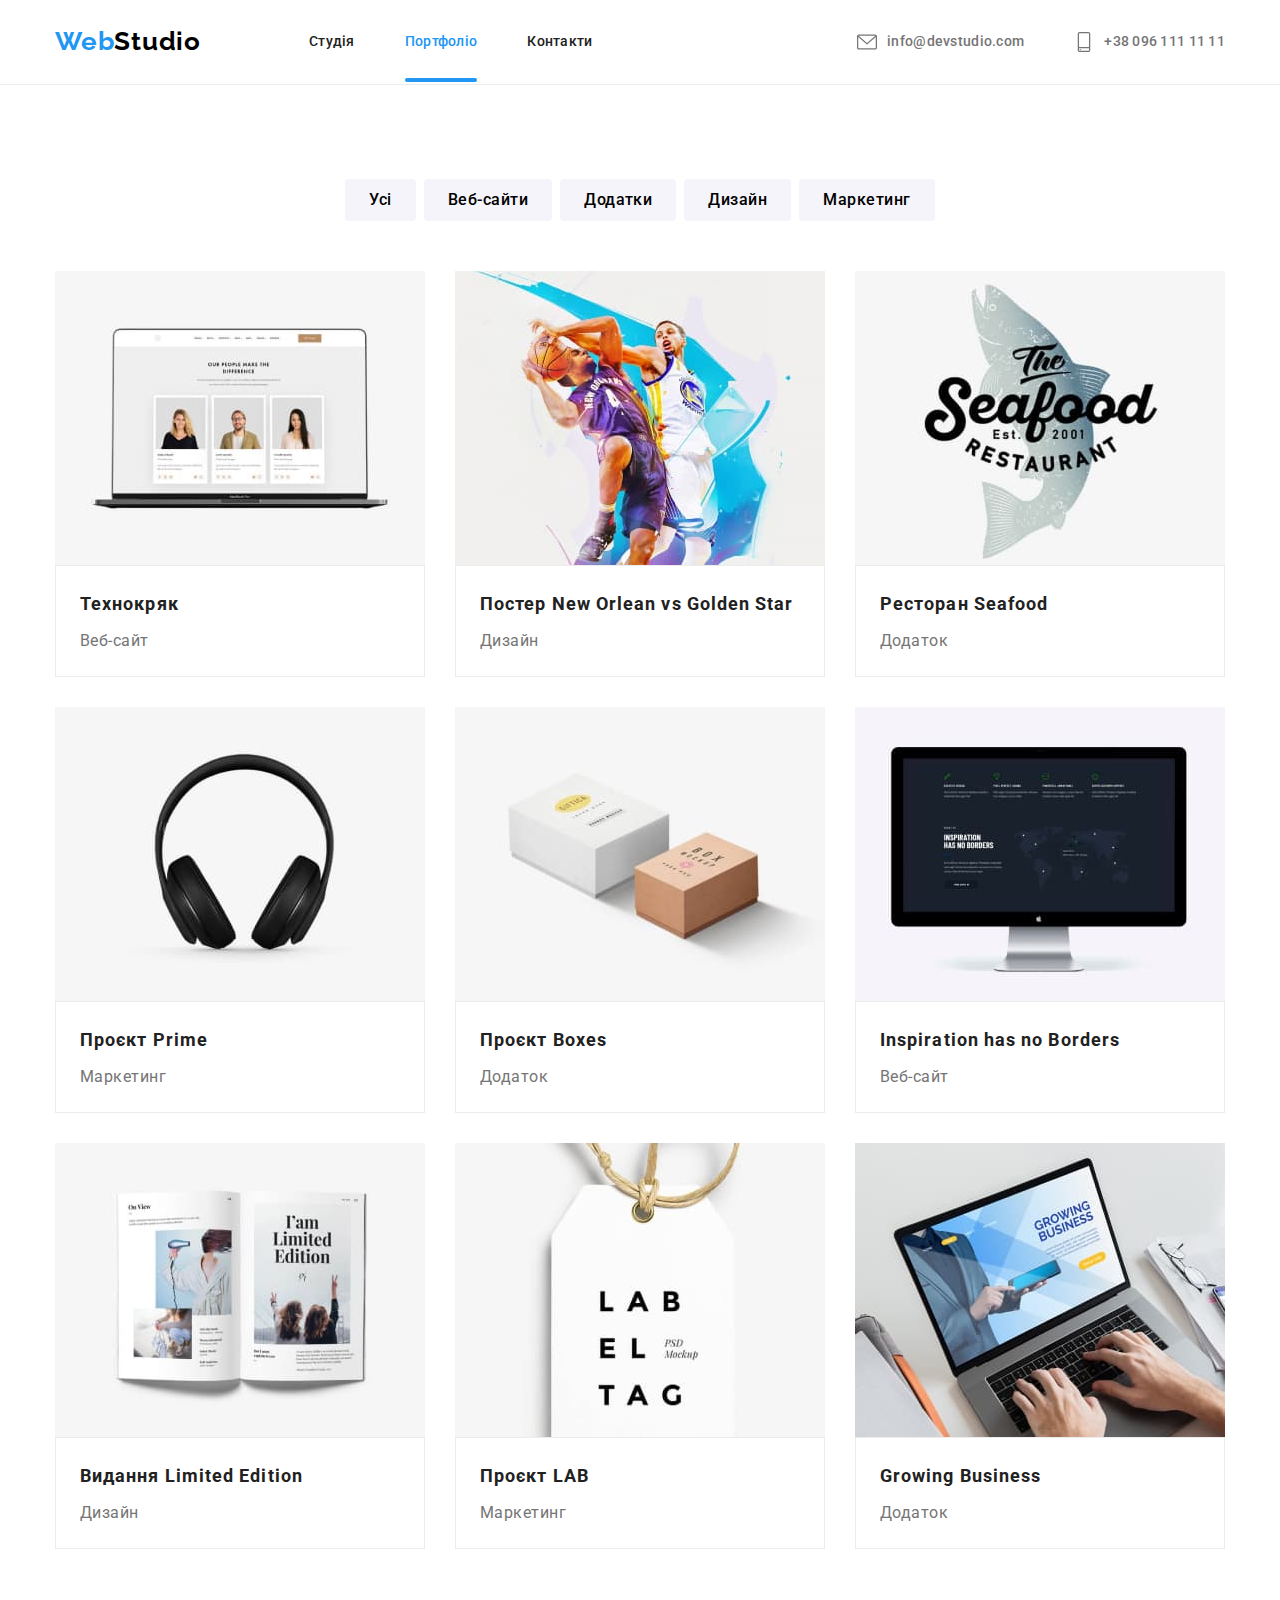
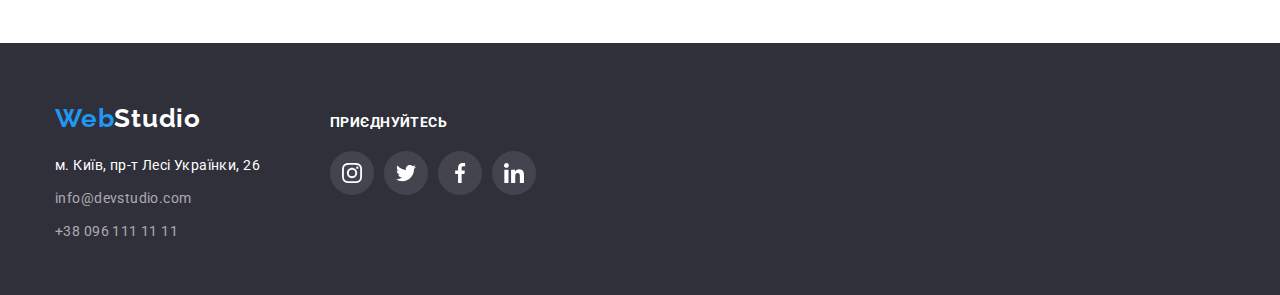
==== commit 2be5064f: "ДЗ 5" ====
--- a/portfolio.html
+++ b/portfolio.html
@@ -56,95 +56,143 @@
 
                 <ul class="portfolio list">
                     <li class="portfolio-item">
-                        <div class="card-thumb">
-                            <a href=""><img src="./images/portfolio1.jpg" alt="Проект на екрані монітору"
-                                    width="370"></a>
-                        </div>
-                        <div class="card-content">
-                            <h2 class="portfolio-title">Технокряк</h2>
-                            <p class="portfolio-text">Веб-сайт</p>
-                        </div>
-                    </li>
-
-                    <li class="portfolio-item">
-                        <div class="card-thumb">
-                            <a href=""><img src="./images/portfolio2.jpg" alt="Баскетбольні команди" width="370"></a>
+                        <a class="card-link" href="">
+                            <img src="./images/portfolio1.jpg" alt="Проект на екрані монітору" width="370">
+                            <div class="card-content">
+                                <h2 class="portfolio-title">Технокряк</h2>
+                                <p class="portfolio-text">Веб-сайт</p>
+                            </div>
+                            <div class="portfolio-information">
+                                <p class="portfolio-info-text">Ресурс пропонує комплексні пропозиції з різним рівнем
+                                    функціоналу та сервісів. Все це
+                                    дозволить відвідувачу отримати
+                                    вичерпні відомості про компанію чи приватну особу.</p>
+                            </div>
+                        </a>
+                    </li>
+
+                    <li class="portfolio-item">
+                        <a class="card-link" href=""><img src="./images/portfolio2.jpg" alt="Баскетбольні команди"
+                                width="370">
                             <div class="card-content">
                                 <h2 class="portfolio-title">Постер New Orlean vs Golden Star</h2>
                                 <p class="portfolio-text">Дизайн</p>
                             </div>
-                        </div>
-
-                    </li>
-
-                    <li class="portfolio-item">
-                        <div class="card-thumb">
-                            <a href=""> <img src="./images/portfolio3.jpg" alt="Логотип ресторану Seafood"
-                                    width="370"></a>
+                            <div class="portfolio-information">
+                                <p class="portfolio-info-text">Ресурс пропонує комплексні пропозиції з різним рівнем
+                                    функціоналу та сервісів. Все це
+                                    дозволить відвідувачу отримати
+                                    вичерпні відомості про компанію чи приватну особу.</p>
+                            </div>
+                        </a>
+                    </li>
+
+                    <li class="portfolio-item">
+                        <a class="card-link" href=""> <img src="./images/portfolio3.jpg" alt="Логотип ресторану Seafood"
+                                width="370">
                             <div class="card-content">
                                 <h2 class="portfolio-title">Ресторан Seafood</h2>
                                 <p class="portfolio-text">Додаток</p>
                             </div>
-                        </div>
-                    </li>
-
-                    <li class="portfolio-item">
-                        <div class="card-thumb"><a href="#"><img src="./images/portfolio4.jpg" alt="Навушники"
-                                    width="370"></a>
-                        </div>
-                        <div class="card-content">
-                            <h2 class="portfolio-title">Проєкт Prime</h2>
-                            <p class="portfolio-text">Маркетинг</p>
-                        </div>
-                    </li>
-
-                    <li class="portfolio-item">
-                        <div class="card-thumb"><a href="#"><img src="./images/portfolio5.jpg" alt="Коробки"
-                                    width="370"></a></div>
-                        <div class="card-content">
-                            <h2 class="portfolio-title">Проєкт Boxes</h2>
-                            <p class="portfolio-text">Додаток</p>
-                        </div>
-
-                    </li>
-                    <li class="portfolio-item">
-                        <div class="card-thumb"><a href="#"><img src="./images/portfolio6.jpg"
-                                    alt="Проект на екрані монітору" width="370"></a>
-                        </div>
-                        <div class="card-content">
-                            <h2 class="portfolio-title">Inspiration has no Borders</h2>
-                            <p class="portfolio-text">Веб-сайт</p>
-                        </div>
-                    </li>
-
-                    <li class="portfolio-item">
-                        <div class="card-thumb"><a href="#"><img src="./images/portfolio7.jpg" alt="Видання журналу"
-                                    width="370"></a></div>
-                        <div class="card-content">
-                            <h2 class="portfolio-title">Видання Limited Edition</h2>
-                            <p class="portfolio-text">Дизайн</p>
-                        </div>
-
-                    </li>
-
-                    <li class="portfolio-item">
-                        <div class="card-thumb"><a href="#"><img src="./images/portfolio8.jpg" alt="Бірка LAB"
-                                    width="370"></a>
-                        </div>
-                        <div class="card-content">
-                            <h2 class="portfolio-title">Проєкт LAB</h2>
-                            <p class="portfolio-text">Маркетинг</p>
-                        </div>
-                    </li>
-
-                    <li class="portfolio-item">
-                        <div class="card-thumb"><a href="#"><img src="./images/portfolio9.jpg" alt="Робота за ноутбуком"
-                                    width="370"></a>
-                        </div>
-                        <div class="card-content">
-                            <h2 class="portfolio-title">Growing Business</h2>
-                            <p class="portfolio-text">Додаток</p>
-                        </div>
+                            <div class="portfolio-information">
+                                <p class="portfolio-info-text">Ресурс пропонує комплексні пропозиції з різним рівнем
+                                    функціоналу та сервісів. Все це
+                                    дозволить відвідувачу отримати
+                                    вичерпні відомості про компанію чи приватну особу.</p>
+                            </div>
+                        </a>
+                    </li>
+
+                    <li class="portfolio-item">
+                        <a class="card-link" href="#"><img src="./images/portfolio4.jpg" alt="Навушники" width="370">
+                            <div class="card-content">
+                                <h2 class="portfolio-title">Проєкт Prime</h2>
+                                <p class="portfolio-text">Маркетинг</p>
+                            </div>
+                            <div class="portfolio-information">
+                                <p class="portfolio-info-text">Ресурс пропонує комплексні пропозиції з різним рівнем
+                                    функціоналу та сервісів. Все це
+                                    дозволить відвідувачу отримати
+                                    вичерпні відомості про компанію чи приватну особу.</p>
+                            </div>
+                        </a>
+                    </li>
+
+                    <li class="portfolio-item">
+                        <a class="card-link" href="#"><img src="./images/portfolio5.jpg" alt="Коробки" width="370">
+                            <div class="card-content">
+                                <h2 class="portfolio-title">Проєкт Boxes</h2>
+                                <p class="portfolio-text">Додаток</p>
+                            </div>
+                            <div class="portfolio-information">
+                                <p class="portfolio-info-text">Ресурс пропонує комплексні пропозиції з різним рівнем
+                                    функціоналу та сервісів. Все це
+                                    дозволить відвідувачу отримати
+                                    вичерпні відомості про компанію чи приватну особу.</p>
+                            </div>
+                        </a>
+                    </li>
+                    <li class="portfolio-item">
+                        <a class="card-link" href="#"><img src="./images/portfolio6.jpg" alt="Проект на екрані монітору"
+                                width="370">
+                            <div class="card-content">
+                                <h2 class="portfolio-title">Inspiration has no Borders</h2>
+                                <p class="portfolio-text">Веб-сайт</p>
+                            </div>
+                            <div class="portfolio-information">
+                                <p class="portfolio-info-text">Ресурс пропонує комплексні пропозиції з різним рівнем
+                                    функціоналу та сервісів. Все це
+                                    дозволить відвідувачу отримати
+                                    вичерпні відомості про компанію чи приватну особу.</p>
+                            </div>
+                        </a>
+                    </li>
+
+                    <li class="portfolio-item">
+                        <a class="card-link" href="#"><img src="./images/portfolio7.jpg" alt="Видання журналу"
+                                width="370">
+                            <div class="card-content">
+                                <h2 class="portfolio-title">Видання Limited Edition</h2>
+                                <p class="portfolio-text">Дизайн</p>
+                            </div>
+                            <div class="portfolio-information">
+                                <p class="portfolio-info-text">Ресурс пропонує комплексні пропозиції з різним рівнем
+                                    функціоналу та сервісів. Все це
+                                    дозволить відвідувачу отримати
+                                    вичерпні відомості про компанію чи приватну особу.</p>
+                            </div>
+                        </a>
+                    </li>
+
+                    <li class="portfolio-item">
+                        <a class="card-link" href="#"><img src="./images/portfolio8.jpg" alt="Бірка LAB" width="370">
+                            <div class="card-content">
+                                <h2 class="portfolio-title">Проєкт LAB</h2>
+                                <p class="portfolio-text">Маркетинг</p>
+                            </div>
+                            <div class="portfolio-information">
+                                <p class="portfolio-info-text">Ресурс пропонує комплексні пропозиції з різним рівнем
+                                    функціоналу та сервісів. Все це
+                                    дозволить відвідувачу отримати
+                                    вичерпні відомості про компанію чи приватну особу.</p>
+                            </div>
+                        </a>
+                    </li>
+
+                    <li class="portfolio-item">
+                        <a class="card-link" href="#"><img src="./images/portfolio9.jpg" alt="Робота за ноутбуком"
+                                width="370">
+                            <div class="card-content">
+                                <h2 class="portfolio-title">Growing Business</h2>
+                                <p class="portfolio-text">Додаток</p>
+                            </div>
+                            <div class="portfolio-information">
+                                <p class="portfolio-info-text">Ресурс пропонує комплексні пропозиції з різним рівнем
+                                    функціоналу та сервісів. Все це
+                                    дозволить відвідувачу отримати
+                                    вичерпні відомості про компанію чи приватну особу.</p>
+                            </div>
+                        </a>
                     </li>
                 </ul>
             </div>
--- a/css/styles.css
+++ b/css/styles.css
@@ -59,7 +59,8 @@
 /* Logo */
 
 .page-header {
-    border-bottom: 2px solid var(--border-bottom-color);
+    border-bottom: 1px solid var(--border-bottom-color);
+
 }
 
 .logo {
@@ -84,6 +85,25 @@
 .logo:hover,
 .logo:focus {
     color: var(--accent-color);
+}
+
+
+.main-page.link {
+    position: relative;
+}
+
+.main-page::after {
+    position: absolute;
+    left: 0;
+    bottom: 0;
+
+    content: "";
+    background-color: var(--accent-color);
+    border-radius: 2px;
+    display: inline-block;
+    width: 100%;
+    height: 4px;
+
 }
 
 /* Site-nav list */
@@ -316,12 +336,41 @@
 }
 
 .work.list {
-    display: flex;
-    justify-content: center;
-}
-
-.work.list .item:not(:last-child) {
+
+
+    display: flex;
+    justify-content: center;
+}
+
+.work.list .work-item:not(:last-child) {
     margin-right: 30px;
+}
+
+.work-item {
+    position: relative;
+}
+
+.work-name {
+    position: absolute;
+    bottom: 0;
+    left: 0;
+
+    min-width: 370px;
+    min-height: 70px;
+    background-color: rgba(47, 48, 58, 0.8);
+}
+
+.work-name-item {
+    padding-top: 27px;
+    padding-bottom: 27px;
+
+    font-size: 14px;
+    line-height: 1.14;
+    letter-spacing: 0.03em;
+    text-align: center;
+    text-transform: uppercase;
+
+    color: var(--white-color);
 }
 
 .persons.list {
@@ -409,23 +458,16 @@
 }
 
 
-.clients-item {
-    display: flex;
-    justify-content: center;
-    align-items: center;
-}
-
-
 .clients-link {
+    display: flex;
+    justify-content: center;
+    align-items: center;
     padding: 16px 32px;
     width: 170px;
     height: 92px;
     border: 1px solid #AFB1B8;
     border-radius: 4px;
     background-color: #FFFFFF;
-}
-
-.clients-link {
     color: #AFB1B8;
 }
 
@@ -440,9 +482,6 @@
 }
 
 .clients-link svg {
-    display: flex;
-    justify-content: center;
-    align-items: center;
     fill: currentColor;
 }
 
@@ -555,8 +594,8 @@
     margin-bottom: 50px
 }
 
-.filter .item:hover,
-.filter .item:focus {
+.filter button:hover,
+.filter button:focus {
     box-shadow: 0px 3px 1px rgba(0, 0, 0, 0.1),
         0px 1px 2px rgba(0, 0, 0, 0.08),
         0px 2px 2px rgba(0, 0, 0, 0.12);
@@ -602,14 +641,22 @@
 }
 
 .portfolio-item {
+    position: relative;
     flex-basis: calc(100%/ 3 - 30px);
-    border: 1px solid var(--border-bottom-color);
+
     margin-left: 30px;
     margin-top: 30px;
 
 }
 
-.portfolio-item:hover {
+.card-link {
+    color: inherit;
+    text-decoration: none;
+    display: inline-block;
+}
+
+.card-link:hover,
+.card-link:focus {
     box-shadow: 0px 1px 1px rgba(0, 0, 0, 0.12),
         0px 4px 4px rgba(0, 0, 0, 0.06),
         1px 4px 6px rgba(0, 0, 0, 0.16);
@@ -631,5 +678,78 @@
 }
 
 .card-content {
+    border: 1px solid var(--border-bottom-color);
     padding: 20px 24px;
+}
+
+.portfolio-information {
+    display: none;
+    position: absolute;
+    top: 0;
+    left: 0;
+    min-width: 370px;
+    min-height: 294px;
+    background-color: rgba(33, 150, 243, 0.9);
+}
+
+.portfolio-info-text {
+    padding: 63px 24px;
+    font-size: 18px;
+    line-height: 28px;
+    letter-spacing: 1.55;
+    color: var(--white-color);
+}
+
+.card-link:hover .portfolio-information,
+.card-link:focus .portfolio-information {
+    display: block;
+}
+
+.backdrop {
+    position: fixed;
+
+    top: 0;
+    left: 0;
+    width: 100%;
+    height: 100%;
+    background-color: rgba(0, 0, 0, 0.2);
+
+}
+
+.backdrop.is-hidden {
+    opacity: 0;
+    pointer-events: none;
+}
+
+.modal {
+    position: absolute;
+    top: 50%;
+    left: 50%;
+    transform: translate(-50%, -50%);
+
+    display: flex;
+    justify-content: flex-end;
+    padding-top: 8px;
+    padding-right: 8px;
+
+    width: 528px;
+    height: 581px;
+    border-radius: 4px;
+    background-color: var(--white-color);
+    box-shadow: 0px 2px 1px rgba(0, 0, 0, 0.2),
+        0px 1px 1px rgba(0, 0, 0, 0.14),
+        0px 1px 3px rgba(0, 0, 0, 0.12);
+}
+
+.btn-close {
+    display: inline-block;
+    width: 30px;
+    height: 30px;
+
+
+    border: 1px solid rgba(0, 0, 0, 0.1);
+    background-image: url("../images/vector.svg");
+    background-repeat: no-repeat;
+    background-position: center;
+    border-radius: 50%;
 }